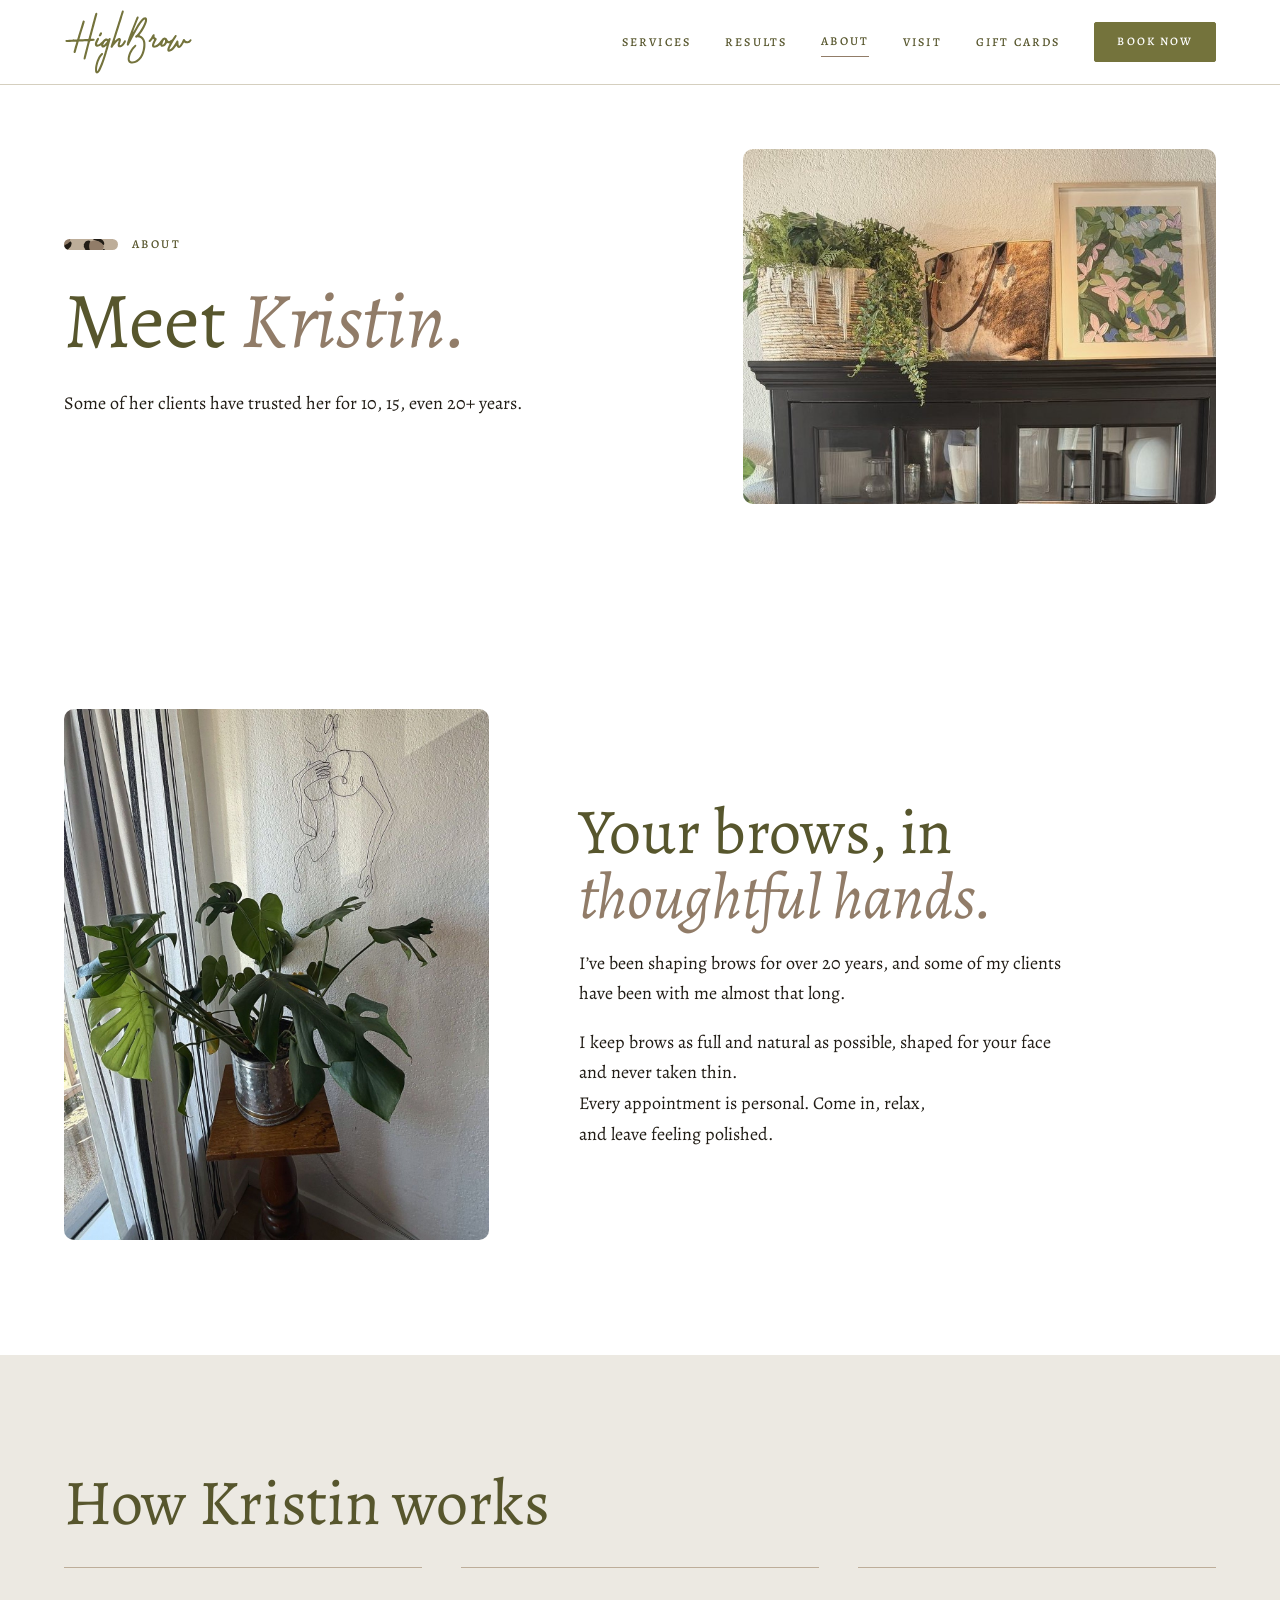
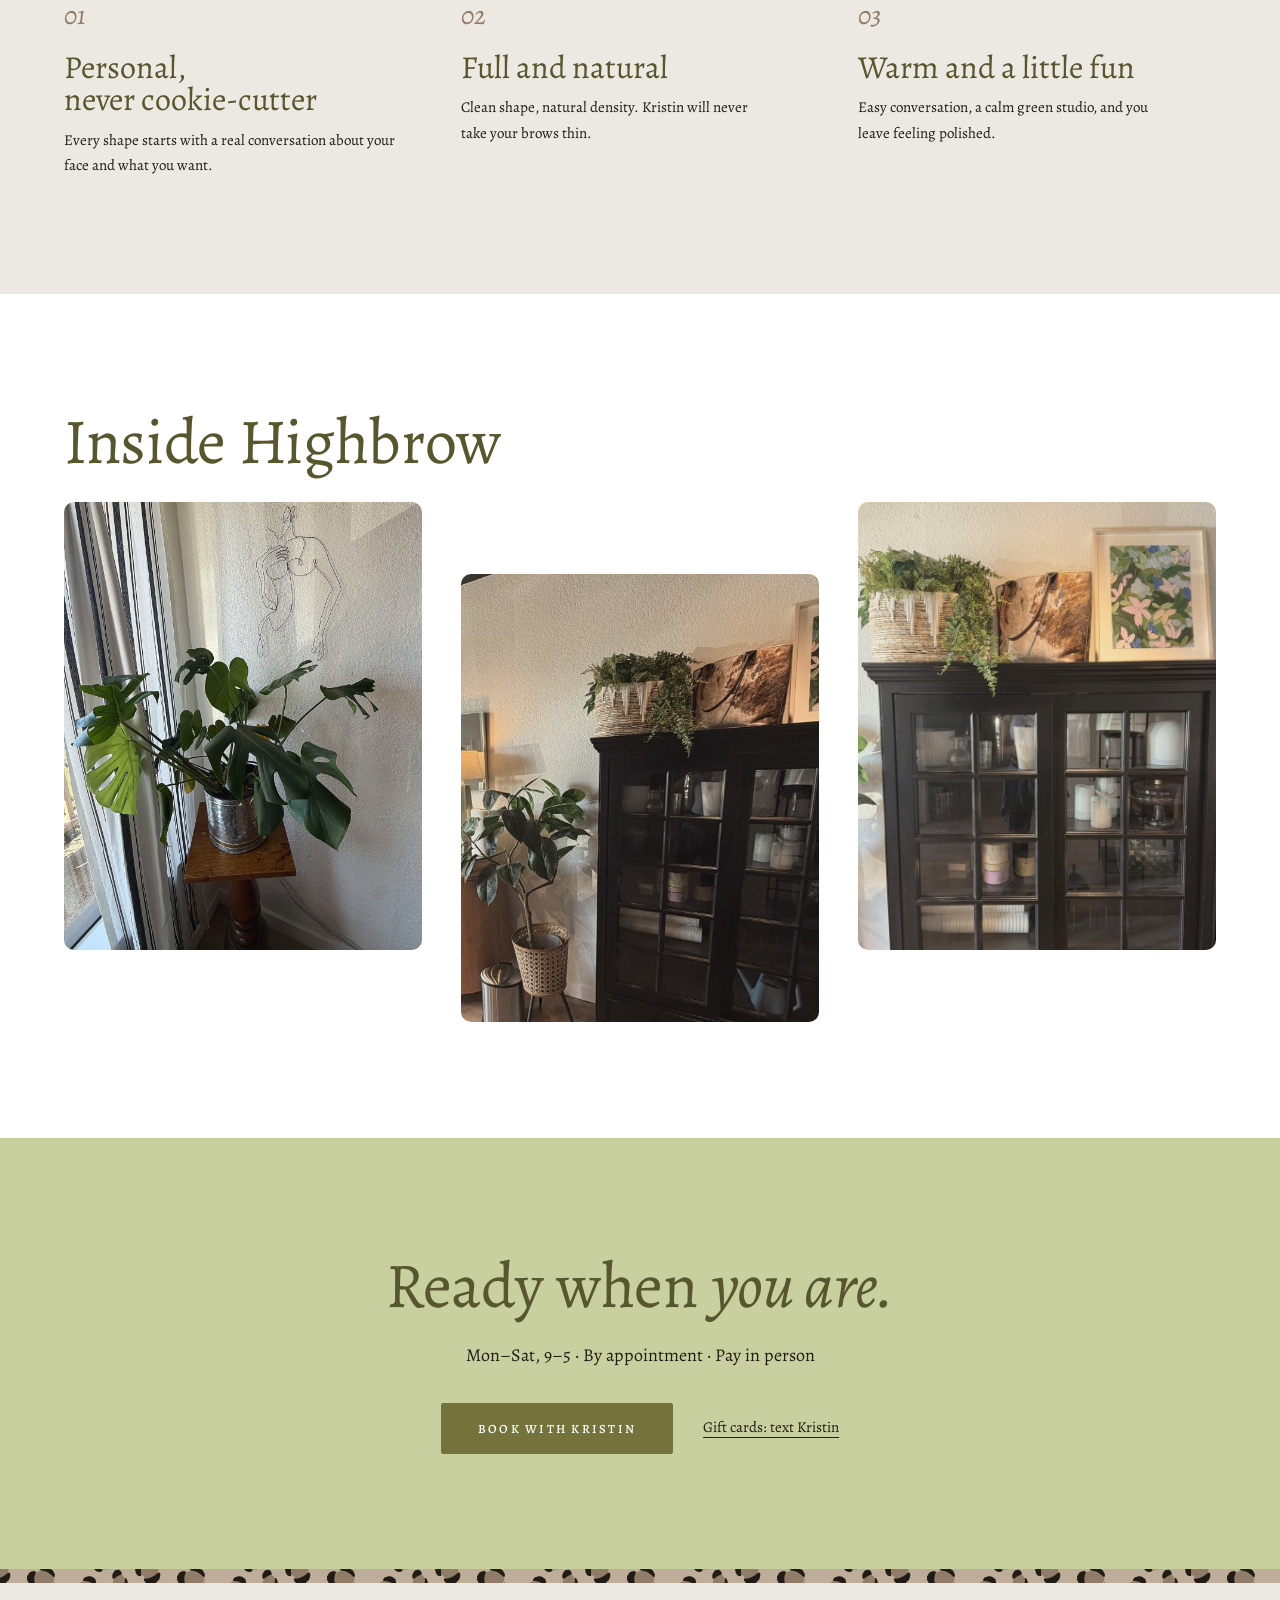
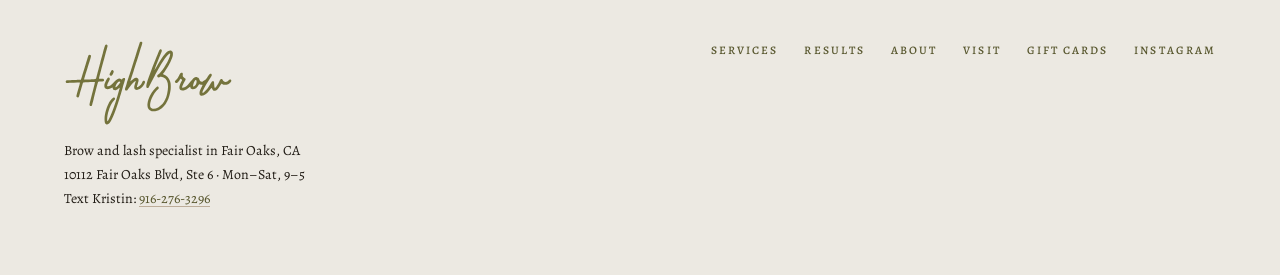
==== about.html @ 64d9496f "Initial commit via Netlify [skip ci]" ====
<!doctype html>
<html lang="en">
<head>
<meta charset="utf-8">
<meta name="viewport" content="width=device-width, initial-scale=1">
<script>document.documentElement.classList.add('js');setTimeout(function(){if(!window.hbReveal)document.documentElement.classList.remove('js')},2500)</script>
<title>About Kristin | Highbrow, Fair Oaks</title>
<meta name="description" content="Kristin has been shaping full, natural brows for over 20 years at Highbrow in Fair Oaks, CA.">
<meta property="og:type" content="website">
<meta property="og:site_name" content="Highbrow">
<meta property="og:url" content="https://highbrow916.com/about">
<meta property="og:title" content="About Kristin | Highbrow, Fair Oaks">
<meta property="og:description" content="Kristin has been shaping full, natural brows for over 20 years at Highbrow in Fair Oaks, CA.">
<meta property="og:image" content="https://highbrow916.com/images/highbrow-share-card-v3.jpg">
<meta property="og:image:width" content="1200">
<meta property="og:image:height" content="630">
<meta property="og:image:alt" content="HighBrow, Brows done to a higher standard: before and after of a brow and lash lift at Highbrow in Fair Oaks, CA">
<meta name="twitter:card" content="summary_large_image">
<link rel="preconnect" href="https://fonts.googleapis.com">
<link rel="preconnect" href="https://fonts.gstatic.com" crossorigin>
<link href="https://fonts.googleapis.com/css2?family=Alegreya:ital,wght@0,400;0,500;1,400&display=swap" rel="stylesheet">
<link rel="stylesheet" href="styles.css">
<script src="site.js" defer></script>
</head>
<body><header class="top"><div class="wrap">
<a class="logo" href="index.html">HighBrow</a>
<nav class="nav" aria-label="Main"><a href="services.html">Services</a><a href="results.html">Results</a><a href="about.html" aria-current="page">About</a><a href="visit.html">Visit</a><a href="sms:+19162763296">Gift&nbsp;cards</a><a class="btn" href="https://www.vagaro.com/highbrow">Book now</a></nav>
<details class="menu"><summary>Menu</summary><div class="panel"><a href="services.html">Services</a><a href="results.html">Results</a><a href="about.html" aria-current="page">About</a><a href="visit.html">Visit</a><a href="sms:+19162763296">Gift&nbsp;cards</a><a href="https://www.vagaro.com/highbrow">Book&nbsp;now</a></div></details>
</div></header>
<main><section class="hero page-hero"><div class="copy"><p class="reveal kicker">About</p><h1 class="reveal">Meet&nbsp;<em>Kristin.</em></h1><p class="reveal lead one-line">Some of her clients have trusted her for 10, 15, even&nbsp;20+&nbsp;years.</p></div><img class="reveal" src="images/studio_cabinet.jpg" alt="Plants and cowhide details in the studio"></section><section class="block"><div class="wrap grid2 about-split"><img class="reveal photo" src="images/hero_monstera.jpg" alt="Monstera and line art in the studio">
<div style="display:flex;flex-direction:column;gap:18px"><h2 class="reveal">Your brows, in <em>thoughtful&nbsp;hands.</em></h2><p class="reveal">I’ve been shaping brows for over 20 years, and some of&nbsp;my&nbsp;clients<br class="dk"> <span class="nw">have been with me almost&nbsp;that&nbsp;long.</span></p><p class="reveal">I keep brows as full and natural as possible, shaped for your face and never&nbsp;taken&nbsp;thin.<br>Every appointment is personal. Come in, relax, and <span class="nw">leave&nbsp;feeling&nbsp;polished.</span></p></div></div></section>
<section class="block tone"><div class="wrap"><h2 class="reveal" style="margin-bottom:32px">How Kristin&nbsp;works</h2><div class="grid3 pillars">
<div class="reveal card"><h3>Personal, never&nbsp;<span class="nw">cookie-cutter</span></h3><p>Every shape starts with a real conversation about your face and what&nbsp;you&nbsp;want.</p></div>
<div class="reveal card"><h3>Full and&nbsp;natural</h3><p>Clean shape, natural density. Kristin will never take your&nbsp;brows&nbsp;thin.</p></div>
<div class="reveal card"><h3>Warm and a little&nbsp;fun</h3><p>Easy conversation, a calm green studio, and you leave&nbsp;feeling&nbsp;polished.</p></div></div></div></section>
<section class="block"><div class="wrap"><h2 class="reveal" style="margin-bottom:28px">Inside&nbsp;Highbrow</h2><div class="grid3 gallery">
<img class="reveal photo" src="images/hero_monstera.jpg" alt="Monstera and line art"><img class="reveal photo" src="images/studio_room.jpg" alt="The studio room"><img class="reveal photo" src="images/studio_cabinet.jpg" alt="Cabinet with plants and cowhide"></div></div></section><section class="cta"><h2 class="reveal">Ready when <em>you&nbsp;are.</em></h2><p class="reveal"><span class="nw">Mon–Sat,</span> <span class="nw">9–5</span> · By appointment · Pay&nbsp;in&nbsp;person</p><div class="reveal actions"><a class="btn" href="https://www.vagaro.com/highbrow">Book with Kristin</a><a href="sms:+19162763296">Gift cards:&nbsp;text&nbsp;Kristin</a></div></section></main>
<footer><div class="wrap">
<div><a class="logo" href="index.html">HighBrow</a><p>Brow and lash specialist in Fair&nbsp;Oaks,&nbsp;CA<br>10112 Fair Oaks Blvd, Ste 6 ·&nbsp;<span class="nw">Mon–Sat,</span>&nbsp;<span class="nw">9–5</span><br>Text&nbsp;Kristin:&nbsp;<a href="sms:+19162763296"><span class="nw">916-276-3296</span></a></p></div>
<nav aria-label="Footer"><a href="services.html">Services</a><a href="results.html">Results</a><a href="about.html">About</a><a href="visit.html">Visit</a><a href="sms:+19162763296">Gift&nbsp;cards</a><a href="https://www.instagram.com/highbrow916/">Instagram</a></nav>
</div></footer>
<div class="mbar"><a class="btn line" href="sms:+19162763296">Text</a><a class="btn" href="https://www.vagaro.com/highbrow">Book now</a></div>
</body>
</html>
---- styles.css ----
/* Palette (2026-10-23, Camille): measured from her "Léopard + Green" mood board: white, Lily Green, Cardamom Seed,
   leopard cream, tan and black. --cream is the leopard cream lightened so text on it stays readable. */
:root{--bg:#FFFFFF;--cream:#ECE9E2;--tan:#917C68;--sand:#BDAD99;--line:#D5CFBF;--lily:#C8D09F;--olive:#74733C;--olive-deep:#57562D;--ink:#211C15;
--serif:'Alegreya',Georgia,serif;
--section:clamp(72px,9vw,136px);
--radius-img:10px}
*{box-sizing:border-box}
html{scroll-behavior:smooth}
body{margin:0;background:var(--bg);color:var(--ink);font-family:var(--serif);font-size:18px;line-height:1.7;-webkit-font-smoothing:antialiased}
::selection{background:var(--lily);color:var(--ink)}
img{max-width:100%;display:block}
a{color:var(--olive-deep);text-decoration-color:var(--sand);text-decoration-thickness:1px;text-underline-offset:.24em}
a:hover{color:var(--olive-deep);text-decoration-color:var(--tan)}
a:focus-visible,button:focus-visible,summary:focus-visible{outline:2px solid var(--olive);outline-offset:3px}
/* Editorial type (fonts 2026-10-23, Camille: match the studio sign): large Alegreya headlines, one italic phrase per headline (<em>) in leopard tan. */
h1,h2,h3{font-family:var(--serif);font-weight:400;color:var(--olive-deep);margin:0;line-height:1.02;letter-spacing:-.005em;text-wrap:balance}
h1{font-size:clamp(48px,7.4vw,90px);line-height:.98}
h2{font-size:clamp(42px,5vw,68px)}
h3{font-size:28px;font-weight:400;letter-spacing:0}
h1 em,h2 em,h3 em{font-style:italic;font-weight:400;color:var(--tan)}
p{margin:0;text-wrap:pretty}
.nw{white-space:nowrap}
.wrap{max-width:1200px;margin:0 auto;padding:0 24px}
/* Small uppercase labels with a tiny leopard bar lead-in. */
.kicker{display:flex;align-items:center;gap:14px;font-size:12px;font-weight:500;color:var(--olive-deep);letter-spacing:.2em;text-transform:uppercase;text-wrap:balance}
.kicker::before{content:"";flex:none;width:54px;height:11px;border-radius:6px;background:url(images/leopard.svg) 0 0/110px}
/* Buttons: solid olive with white text, small uppercase label. */
.btn{display:inline-block;background:var(--olive);color:#fff;border:1px solid var(--olive);text-decoration:none;padding:17px 36px;border-radius:2px;font-size:12.5px;font-weight:500;letter-spacing:.18em;text-transform:uppercase;line-height:1.2;text-align:center;transition:background-color .25s ease,border-color .25s ease}
.btn:hover{color:#fff;background:var(--olive-deep);border-color:var(--olive-deep)}
.btn.line{background:transparent;color:var(--olive-deep);border-color:var(--olive)}
.btn.line:hover{background:var(--cream);color:var(--olive-deep)}
.more,.actions a:not(.btn),.head > a,.head .small a,.row2 a{font-size:15px;text-underline-offset:.35em}
/* Header */
.top{border-bottom:1px solid var(--line);background:var(--bg);position:sticky;top:0;z-index:20}
.top .wrap{display:flex;align-items:center;justify-content:space-between;height:84px}
/* Logo: the "HighBrow" lettering traced from the studio's window sign (images/highbrow-logo.svg), drawn in olive.
   The link keeps its text for screen readers; font-size:0 hides it visually. */
.logo{display:block;width:128px;aspect-ratio:1641/826;font-size:0;color:var(--olive);text-decoration:none}
.logo::before{content:"";display:block;height:100%;background:currentColor;-webkit-mask:url(images/highbrow-logo.svg) center/contain no-repeat;mask:url(images/highbrow-logo.svg) center/contain no-repeat}
.logo:hover{color:var(--olive)}
.nav{display:flex;align-items:center;gap:34px;font-size:12px;font-weight:500;letter-spacing:.18em;text-transform:uppercase}
.nav a{text-decoration:none;padding:4px 0}
.nav a:hover{text-decoration:underline;text-decoration-color:var(--tan)}
.nav a.btn{padding:12px 22px;font-size:11.5px;color:#fff}
.nav a.btn:hover{text-decoration:none}
.nav a[aria-current="page"]{border-bottom:1px solid var(--tan)}
.menu{display:none}
/* Hero: copy beside an inset photo, inside the page width. */
.hero{max-width:1200px;margin:0 auto;padding:clamp(40px,5vw,72px) 24px var(--section);display:grid;grid-template-columns:minmax(0,1.1fr) minmax(0,.9fr);gap:clamp(32px,5vw,80px);align-items:center}
.hero .copy{display:flex;flex-direction:column;justify-content:center;gap:28px}
.hero .copy p.lead{font-size:18px;max-width:470px}
.hero img{width:100%;aspect-ratio:4/5;max-height:720px;object-fit:cover;border-radius:var(--radius-img)}
.hero-photo{gap:14px}
/* Leopard accent (Kristin loves animal print): a leopard panel peeks out behind the homepage photo. */
.hero-photo .frame{position:relative;display:block;isolation:isolate}
.hero-photo .frame::before{content:"";position:absolute;inset:-22px -22px 22px 22px;background:url(images/leopard.svg) 0 0/240px;border-radius:var(--radius-img);z-index:-1}
.hero-photo figcaption{font-size:11.5px;letter-spacing:.2em;text-transform:uppercase;color:var(--olive-deep)}
.hero .note{font-family:var(--serif);font-style:italic;font-size:22px;line-height:1.4;color:var(--olive-deep)}
.actions{display:flex;align-items:center;gap:30px;flex-wrap:wrap}
.page-hero{grid-template-columns:minmax(0,1.3fr) minmax(0,1fr);padding-bottom:clamp(56px,7vw,104px)}
.page-hero img{aspect-ratio:4/3;max-height:none}
.page-hero h1{font-size:clamp(50px,6.2vw,88px)}
.page-hero .copy p.lead{max-width:none}
.page-hero img[src*="hero_monstera"]{object-position:50% 0}
.page-hero img[src*="studio_cabinet"]{object-position:50% 0}
/* Promise: a Lily Green band with three italic lines. */
/* Thin leopard ribbons as dividers: top of the promise strip and top of the footer. */
.promise,footer{position:relative}
.promise::before,footer::before{content:"";position:absolute;left:0;right:0;top:0;height:14px;background:url(images/leopard.svg) 0 0/150px}
.promise{background:var(--lily);padding-top:14px}
.promise .wrap{display:grid;grid-template-columns:repeat(3,minmax(0,1fr));padding-top:44px;padding-bottom:44px;text-align:center;font-family:var(--serif);font-style:italic;font-size:clamp(25px,2.4vw,31px);line-height:1.25;color:var(--ink)}
.promise p{padding:0 24px}
.promise p+p{border-left:1px solid rgba(33,28,21,.2)}
section.block{padding:var(--section) 0}
/* Alternate sections sit on cream. */
section.tone{background:var(--cream)}
.head{display:flex;justify-content:space-between;align-items:flex-end;gap:24px;margin-bottom:clamp(36px,4vw,56px);flex-wrap:wrap}
.head > div{display:flex;flex-direction:column;gap:18px}
.grid3{display:grid;grid-template-columns:repeat(3,minmax(0,1fr));gap:clamp(24px,3vw,40px)}
.grid2{display:grid;grid-template-columns:minmax(0,1fr) minmax(0,1fr);gap:clamp(40px,7vw,104px);align-items:center}
figure{margin:0;display:flex;flex-direction:column;gap:14px}
figure img{width:100%;aspect-ratio:9/7;object-fit:cover;border-radius:var(--radius-img)}
figcaption{font-size:11.5px;font-weight:500;letter-spacing:.2em;text-transform:uppercase;color:var(--olive-deep)}
.card{background:var(--cream);border-radius:2px;padding:26px 28px;display:flex;flex-direction:column;gap:8px}
.card.feature{box-shadow:inset 0 0 0 1px var(--tan)}
.card .row{display:flex;justify-content:space-between;align-items:baseline;gap:16px}
.price{color:var(--ink);font-size:16px;font-weight:500;white-space:nowrap}
.card p{font-size:15px}
.card .time{font-size:11.5px;letter-spacing:.18em;text-transform:uppercase;color:var(--olive-deep)}
.small{font-size:15px}
/* Price menu: hairline rows, serif names and prices, like a salon menu. */
.svc{display:grid;grid-template-columns:repeat(2,minmax(0,1fr));column-gap:clamp(40px,6vw,96px);border-bottom:1px solid var(--sand)}
.svc .card{background:none;border-radius:0;box-shadow:none;padding:26px 0 28px;border-top:1px solid var(--sand);gap:6px}
.svc .card .row h3{font-size:clamp(27px,2.4vw,33px)}
.svc .price{font-family:var(--serif);font-size:clamp(25px,2.2vw,30px);font-weight:400}
.svc .card p{font-size:15px;max-width:440px}
.group{display:grid;grid-template-columns:minmax(0,1fr) minmax(0,2.2fr);gap:clamp(24px,5vw,80px);align-items:start;margin-bottom:clamp(56px,7vw,96px)}
.group h2{font-size:clamp(40px,4.2vw,58px);padding-top:16px}
.group .svc{grid-template-columns:minmax(0,1fr)}
@media (min-width:861px){.group ~ .small,.group ~ .actions{margin-left:calc((100% - clamp(24px,5vw,80px)) / 3.2 + clamp(24px,5vw,80px))}}
/* Reviews: the first quote is a large centered pull quote, the rest sit below it. */
blockquote{margin:0;display:flex;flex-direction:column;gap:16px}
blockquote::before{content:"";width:64px;height:11px;border-radius:6px;background:url(images/leopard.svg) 0 0/110px;margin-bottom:6px}
blockquote p{font-family:var(--serif);font-style:italic;font-size:26px;line-height:1.35;color:var(--olive-deep)}
cite{font-style:normal;font-size:11.5px;font-weight:500;letter-spacing:.2em;text-transform:uppercase;color:var(--olive-deep)}
.quotes{display:grid;grid-template-columns:repeat(2,minmax(0,1fr));gap:clamp(48px,6vw,80px) clamp(40px,6vw,88px);align-items:start}
.quotes.q3{grid-template-columns:repeat(3,minmax(0,1fr))}
.quotes blockquote:first-child{grid-column:1/-1;align-items:center;text-align:center;max-width:960px;margin:0 auto clamp(8px,2vw,24px)}
.quotes blockquote:first-child p{font-size:clamp(32px,4vw,52px);line-height:1.18}
.photo{width:100%;aspect-ratio:4/5;object-fit:cover;border-radius:var(--radius-img)}
.wide{width:100%;aspect-ratio:4/3;object-fit:cover;border-radius:var(--radius-img)}
/* About: wider text column so her set line breaks fit (see about.html) */
.about-split{grid-template-columns:minmax(0,.8fr) minmax(0,1.2fr)}
.about-split p{max-width:540px}
.pillars{counter-reset:pillar}
.pillars .card{background:none;border-radius:0;padding:26px 0 0;border-top:1px solid var(--sand);gap:12px;counter-increment:pillar}
.pillars .card::before{content:counter(pillar,decimal-leading-zero);font-family:var(--serif);font-style:italic;font-size:26px;color:var(--tan)}
.pillars .card h3{font-size:32px}
.gallery{align-items:start}
.gallery img:nth-child(2){margin-top:72px}
/* Booking and closing bands: Lily Green, centered, generous space. */
.book,.cta{background:var(--lily);color:var(--ink)}
.book h2 em,.cta h2 em{color:inherit}
.book a:not(.btn),.cta a:not(.btn){color:var(--ink);text-decoration-color:var(--ink)}
.book{padding:var(--section) 0;text-align:center}
.book .wrap{display:flex;flex-direction:column;align-items:center}
.book .card{background:none;padding:0;align-items:center;gap:6px}
.book .card .btn{margin-top:26px}
.book .card h3{font-size:32px}
.book .row2{display:flex;justify-content:center;align-items:center;margin-top:30px;font-size:15px;flex-wrap:wrap;gap:10px 28px}
.cta{text-align:center;padding:var(--section) 24px;display:flex;flex-direction:column;align-items:center;gap:22px}
.cta .actions{margin-top:10px;justify-content:center}
.faq{border-top:1px solid var(--sand);padding:26px 0;display:grid;grid-template-columns:380px minmax(0,1fr);gap:32px}
.faq:last-child{border-bottom:1px solid var(--sand)}
.faq h3{font-size:28px}
.map{width:100%;aspect-ratio:4/3;border:0;border-radius:var(--radius-img)}
footer{background:var(--cream);padding:72px 0 64px}
footer .wrap{display:flex;justify-content:space-between;align-items:flex-start;gap:32px;flex-wrap:wrap;font-size:14px}
footer .logo{width:168px;margin-bottom:14px}
footer nav{display:flex;gap:26px;flex-wrap:wrap;font-size:11.5px;font-weight:500;letter-spacing:.18em;text-transform:uppercase}
footer nav a{text-decoration:none}
footer nav a:hover{text-decoration:underline;text-decoration-color:var(--tan)}
.mbar{display:none}
@media (min-width:980px){.one-line{white-space:nowrap;font-size:min(18px,1.75vw)}}
/* Smallest phones (320px): keep glued headline and pull-quote endings inside the screen. */
@media (max-width:359px){h1{font-size:41px}.page-hero h1{font-size:44px}.quotes blockquote:first-child p{font-size:28px}}
@media (max-width:979px){br.dk{display:none}}
@media (max-width:860px){
 body{font-size:17px}
 :root{--radius-img:8px}
 .nav{display:none}
 .menu{display:block;position:relative}
 .menu summary{list-style:none;cursor:pointer;font-weight:500;font-size:12px;letter-spacing:.18em;text-transform:uppercase;padding:8px 0;color:var(--olive-deep)}
 .menu summary::-webkit-details-marker{display:none}
 .menu .panel{position:absolute;right:0;top:44px;background:var(--bg);border:1px solid var(--line);border-radius:2px;padding:16px 22px;display:flex;flex-direction:column;gap:14px;min-width:200px;font-size:12px;font-weight:500;letter-spacing:.18em;text-transform:uppercase;box-shadow:0 14px 30px -18px rgba(33,28,21,.35)}
 .menu .panel a{text-decoration:none}
 .top .wrap{height:66px}
 .logo{width:100px}
 .hero,.page-hero{grid-template-columns:minmax(0,1fr);padding-top:20px;padding-bottom:64px;gap:30px}
 .hero > img,.hero-photo{order:-1}
 .hero-photo figcaption{display:none}
 .hero-photo .frame::before{inset:-14px -14px 14px 14px}
 .hero img{aspect-ratio:1/1;object-position:50% 4%}
 .page-hero img{aspect-ratio:4/3}
 .hero .actions .btn{width:100%}
 .promise .wrap{grid-template-columns:minmax(0,1fr);gap:14px;padding-top:32px;padding-bottom:32px}
 .promise p+p{border-left:0}
 .grid3,.grid2,.svc,.quotes,.quotes.q3,.group{grid-template-columns:minmax(0,1fr)}
 .grid3,.grid2{gap:32px}
 .group{gap:8px}
 .group h2{padding-top:0}
 .quotes blockquote:first-child{margin-bottom:0}
 .gallery img:nth-child(2){margin-top:0}
 .faq{grid-template-columns:minmax(0,1fr);gap:6px}
 .mbar{display:flex;position:fixed;left:0;right:0;bottom:0;background:var(--bg);border-top:1px solid var(--line);padding:12px 16px calc(12px + env(safe-area-inset-bottom));gap:12px;z-index:30}
 .mbar a{flex:1}.mbar a.btn:last-child{flex:2}
 .mbar .btn{padding:15px 12px}
 footer{padding:56px 0 120px}
 footer .logo{width:140px}
}
/* Scroll reveal (site.js): blocks fade up into place as they scroll into view. */
html.js .reveal{opacity:0;transform:translateY(32px);transition:opacity .9s cubic-bezier(.22,1,.36,1),transform .9s cubic-bezier(.22,1,.36,1)}
html.js .reveal.in{opacity:1;transform:none}
@media (prefers-reduced-motion:reduce){html{scroll-behavior:auto}.btn{transition:none}html.js .reveal{opacity:1;transform:none;transition:none}}
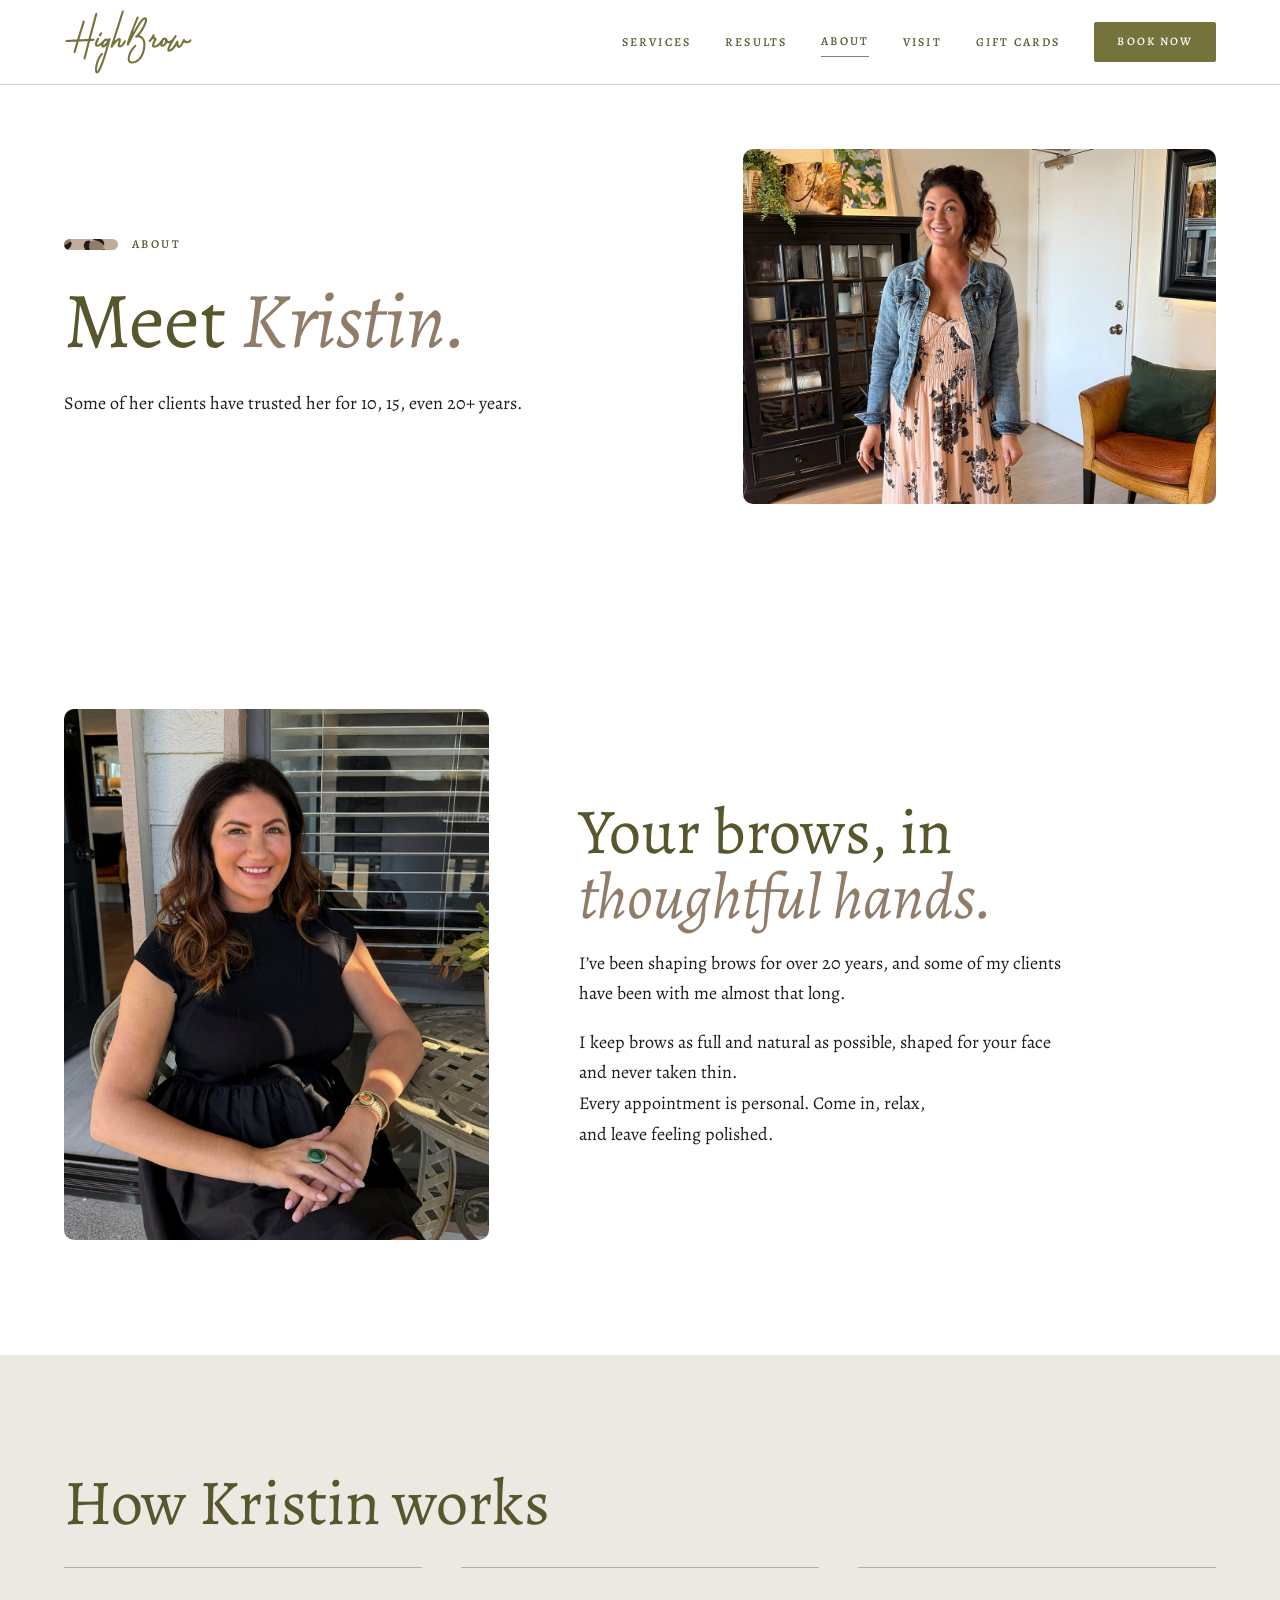
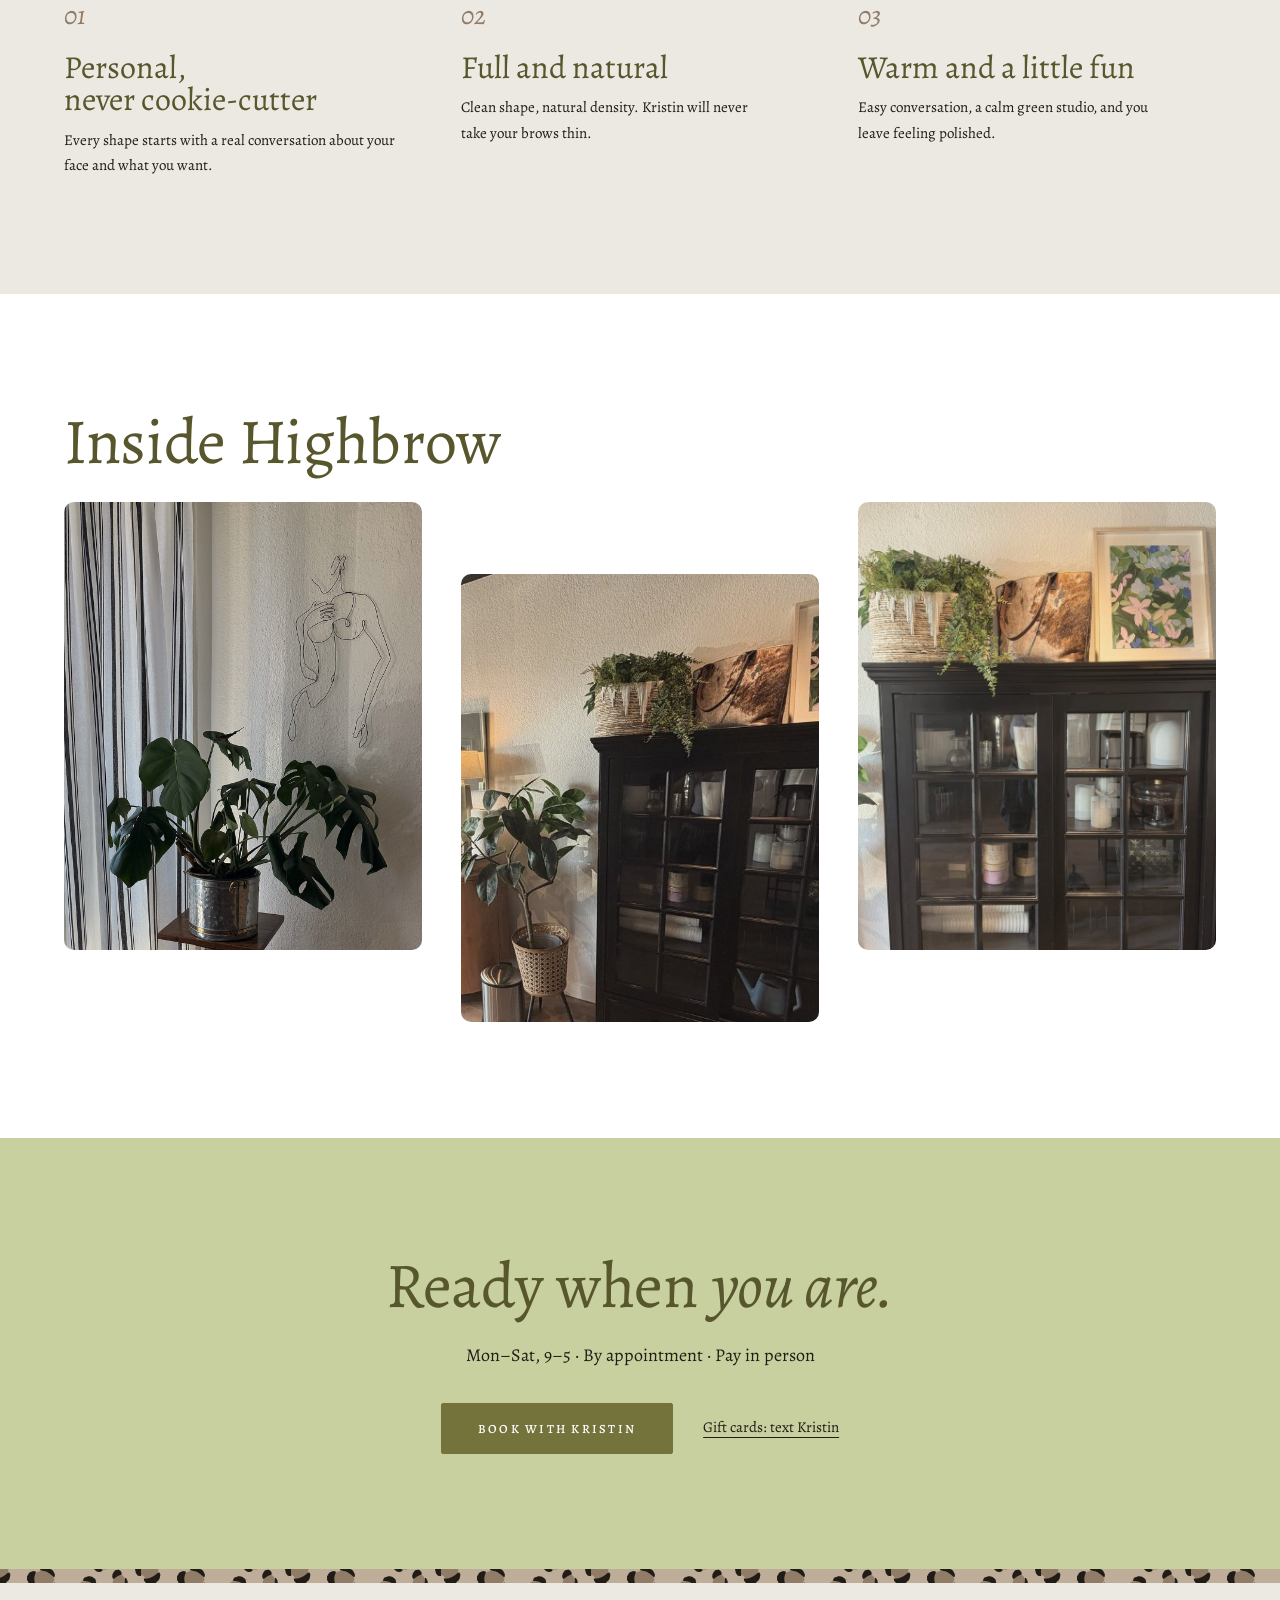
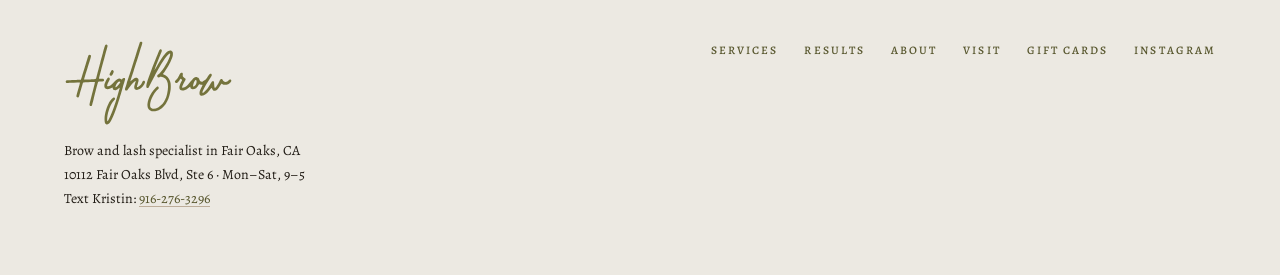
==== commit 3a6a57a1: "Update the live site from highbrow-site (Kristin photos, no prices) Netlify deploys from this reposi" ====
--- a/about.html
+++ b/about.html
@@ -27,7 +27,7 @@
 <nav class="nav" aria-label="Main"><a href="services.html">Services</a><a href="results.html">Results</a><a href="about.html" aria-current="page">About</a><a href="visit.html">Visit</a><a href="sms:+19162763296">Gift&nbsp;cards</a><a class="btn" href="https://www.vagaro.com/highbrow">Book now</a></nav>
 <details class="menu"><summary>Menu</summary><div class="panel"><a href="services.html">Services</a><a href="results.html">Results</a><a href="about.html" aria-current="page">About</a><a href="visit.html">Visit</a><a href="sms:+19162763296">Gift&nbsp;cards</a><a href="https://www.vagaro.com/highbrow">Book&nbsp;now</a></div></details>
 </div></header>
-<main><section class="hero page-hero"><div class="copy"><p class="reveal kicker">About</p><h1 class="reveal">Meet&nbsp;<em>Kristin.</em></h1><p class="reveal lead one-line">Some of her clients have trusted her for 10, 15, even&nbsp;20+&nbsp;years.</p></div><img class="reveal" src="images/studio_cabinet.jpg" alt="Plants and cowhide details in the studio"></section><section class="block"><div class="wrap grid2 about-split"><img class="reveal photo" src="images/hero_monstera.jpg" alt="Monstera and line art in the studio">
+<main><section class="hero page-hero"><div class="copy"><p class="reveal kicker">About</p><h1 class="reveal">Meet&nbsp;<em>Kristin.</em></h1><p class="reveal lead one-line">Some of her clients have trusted her for 10, 15, even&nbsp;20+&nbsp;years.</p></div><img class="reveal" src="images/kristin_studio_wide.jpg" alt="Kristin standing in her Fair Oaks studio, by the glass cabinet and leather chair"></section><section class="block"><div class="wrap grid2 about-split"><img class="reveal photo" src="images/kristin_portrait.jpg" alt="Kristin, owner of Highbrow, smiling outside her studio in Fair Oaks">
 <div style="display:flex;flex-direction:column;gap:18px"><h2 class="reveal">Your brows, in <em>thoughtful&nbsp;hands.</em></h2><p class="reveal">I’ve been shaping brows for over 20 years, and some of&nbsp;my&nbsp;clients<br class="dk"> <span class="nw">have been with me almost&nbsp;that&nbsp;long.</span></p><p class="reveal">I keep brows as full and natural as possible, shaped for your face and never&nbsp;taken&nbsp;thin.<br>Every appointment is personal. Come in, relax, and <span class="nw">leave&nbsp;feeling&nbsp;polished.</span></p></div></div></section>
 <section class="block tone"><div class="wrap"><h2 class="reveal" style="margin-bottom:32px">How Kristin&nbsp;works</h2><div class="grid3 pillars">
 <div class="reveal card"><h3>Personal, never&nbsp;<span class="nw">cookie-cutter</span></h3><p>Every shape starts with a real conversation about your face and what&nbsp;you&nbsp;want.</p></div>
--- a/styles.css
+++ b/styles.css
@@ -61,7 +61,7 @@
 .page-hero img{aspect-ratio:4/3;max-height:none}
 .page-hero h1{font-size:clamp(50px,6.2vw,88px)}
 .page-hero .copy p.lead{max-width:none}
-.page-hero img[src*="hero_monstera"]{object-position:50% 0}
+.page-hero img[src*="hero_monstera"]{object-position:50% 15%}
 .page-hero img[src*="studio_cabinet"]{object-position:50% 0}
 /* Promise: a Lily Green band with three italic lines. */
 /* Thin leopard ribbons as dividers: top of the promise strip and top of the footer. */
@@ -161,6 +161,7 @@
  .hero-photo figcaption{display:none}
  .hero-photo .frame::before{inset:-14px -14px 14px 14px}
  .hero img{aspect-ratio:1/1;object-position:50% 4%}
+ .hero-photo img{object-position:50% 8%}
  .page-hero img{aspect-ratio:4/3}
  .hero .actions .btn{width:100%}
  .promise .wrap{grid-template-columns:minmax(0,1fr);gap:14px;padding-top:32px;padding-bottom:32px}
